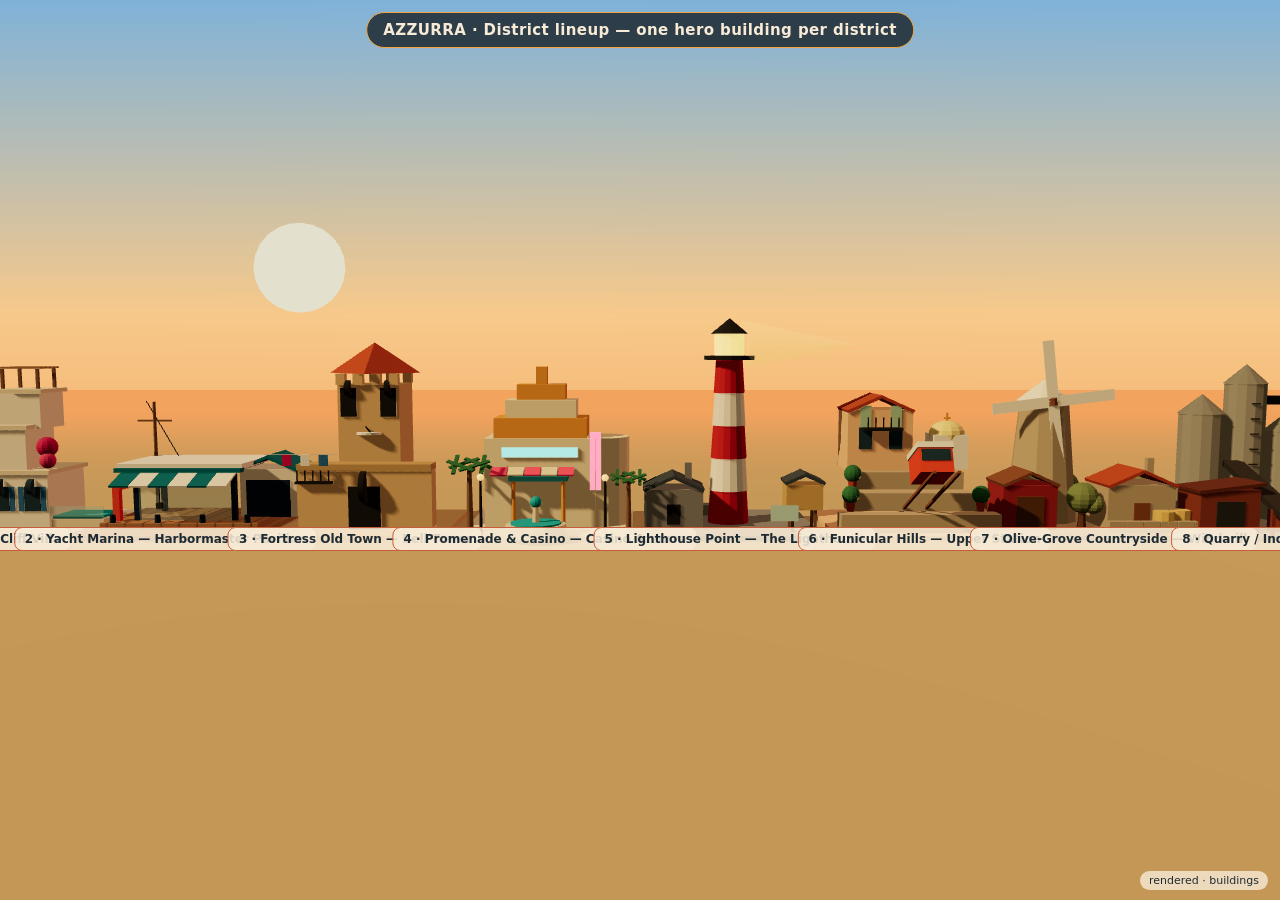
==== game/lineup.html @ d94f91ef "Step 0: clean rebuild — GAME_BIBLE, README, REQUIREMENTS, lineup scene (8 hero buildings + 25-figure" ====
<!DOCTYPE html>
<html lang="en">
<head>
<meta charset="utf-8">
<meta name="viewport" content="width=device-width, initial-scale=1">
<title>AZZURRA — Lineup</title>
<style>
  html, body { margin: 0; padding: 0; overflow: hidden; background: #f2a35e;
    font-family: system-ui, -apple-system, "Segoe UI", sans-serif; }
  #app { position: fixed; inset: 0; }
  #app canvas { display: block; }
  #title { position: fixed; top: 12px; left: 50%; transform: translateX(-50%);
    background: rgba(30, 42, 50, 0.85); color: #f7ebd7; padding: 8px 16px;
    border-radius: 20px; font-size: 15px; font-weight: 700; letter-spacing: 0.4px;
    border: 1px solid #f2a541; white-space: nowrap; z-index: 10; }
  #status { position: fixed; bottom: 10px; right: 12px; color: #1e2a32;
    background: rgba(247, 235, 215, 0.8); padding: 3px 9px; border-radius: 10px;
    font-size: 11px; z-index: 10; }
  #labels { position: fixed; inset: 0; pointer-events: none; z-index: 5; }
  .lbl { position: absolute; transform: translate(-50%, 0); text-align: center;
    color: #1e2a32; background: rgba(247, 235, 215, 0.88); border-radius: 8px;
    padding: 2px 7px; font-size: 11px; font-weight: 600; white-space: nowrap; }
  .lbl.district { font-size: 12px; padding: 4px 10px; border: 1px solid #c65d3b; }
  .lbl.person { font-size: 11px; font-weight: 700; }
  .lbl.role { font-size: 9px; font-weight: 400; color: #5a4a3a; background: rgba(247, 235, 215, 0.7); }
</style>
</head>
<body>
<div id="app"></div>
<div id="labels"></div>
<div id="title">AZZURRA · Lineup</div>
<div id="status">loading…</div>
<script type="module" src="./src/lineup.js"></script>
</body>
</html>
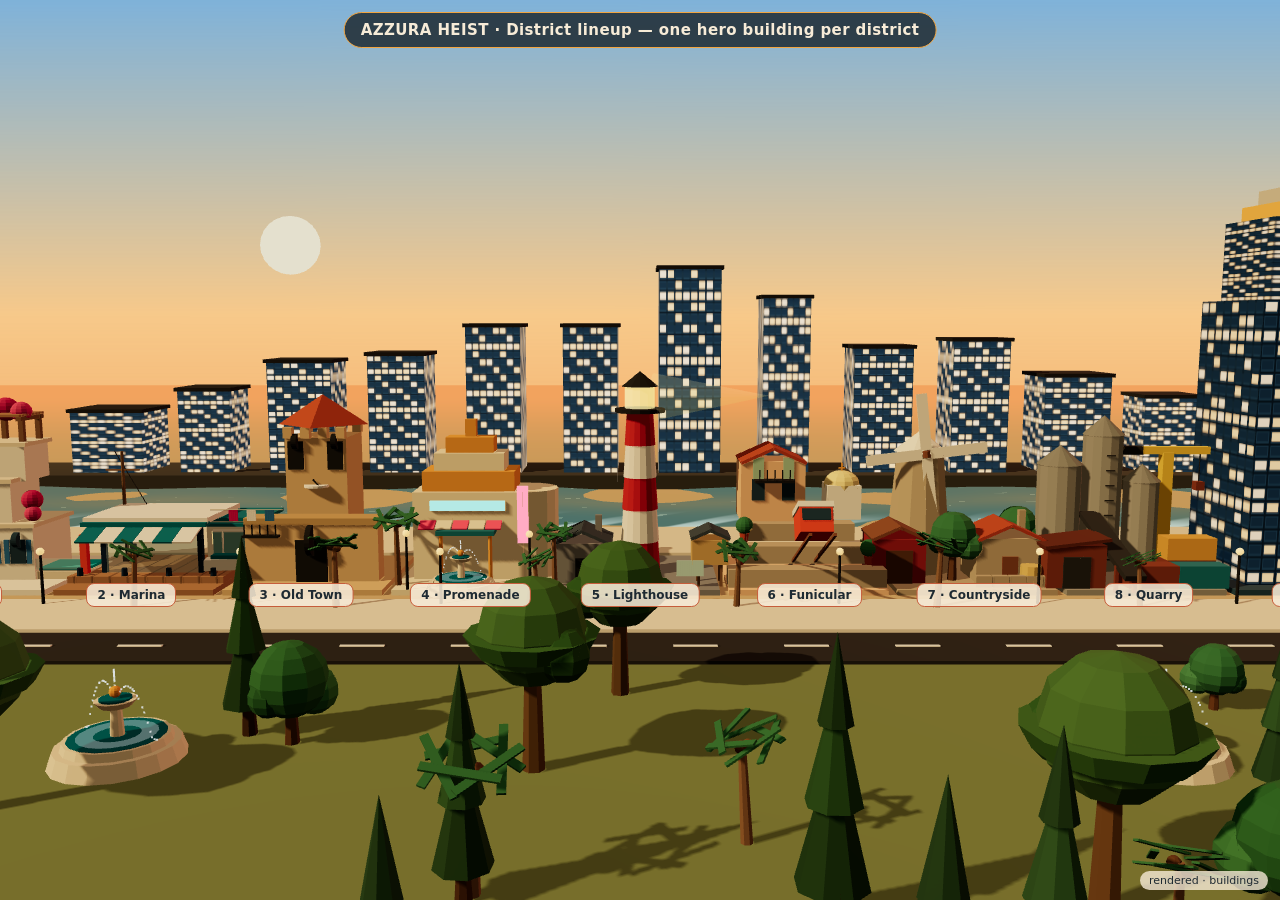
==== commit 0a1d01d2: "HUD round: title rename to Azzura Heist in docs + pages (fresh rewrites), HUD mockup + screenshots" ====
--- a/game/lineup.html
+++ b/game/lineup.html
@@ -3,7 +3,8 @@
 <head>
 <meta charset="utf-8">
 <meta name="viewport" content="width=device-width, initial-scale=1">
-<title>AZZURRA — Lineup</title>
+<title>Azzura Heist — Lineup</title>
+<link rel="icon" href="data:image/svg+xml,%3Csvg xmlns='http://www.w3.org/2000/svg' viewBox='0 0 64 64'%3E%3Crect width='64' height='64' rx='12' fill='%231E2A32'/%3E%3Ccircle cx='32' cy='26' r='12' fill='%23F2A541'/%3E%3Cpath d='M12 44 Q32 36 52 44 L52 52 L12 52 Z' fill='%232E7F8F'/%3E%3C/svg%3E">
 <style>
   html, body { margin: 0; padding: 0; overflow: hidden; background: #f2a35e;
     font-family: system-ui, -apple-system, "Segoe UI", sans-serif; }
@@ -28,8 +29,8 @@
 <body>
 <div id="app"></div>
 <div id="labels"></div>
-<div id="title">AZZURRA · Lineup</div>
-<div id="status">loading…</div>
+<div id="title">Azzura Heist &middot; Lineup</div>
+<div id="status">loading&hellip;</div>
 <script type="module" src="./src/lineup.js"></script>
 </body>
 </html>
